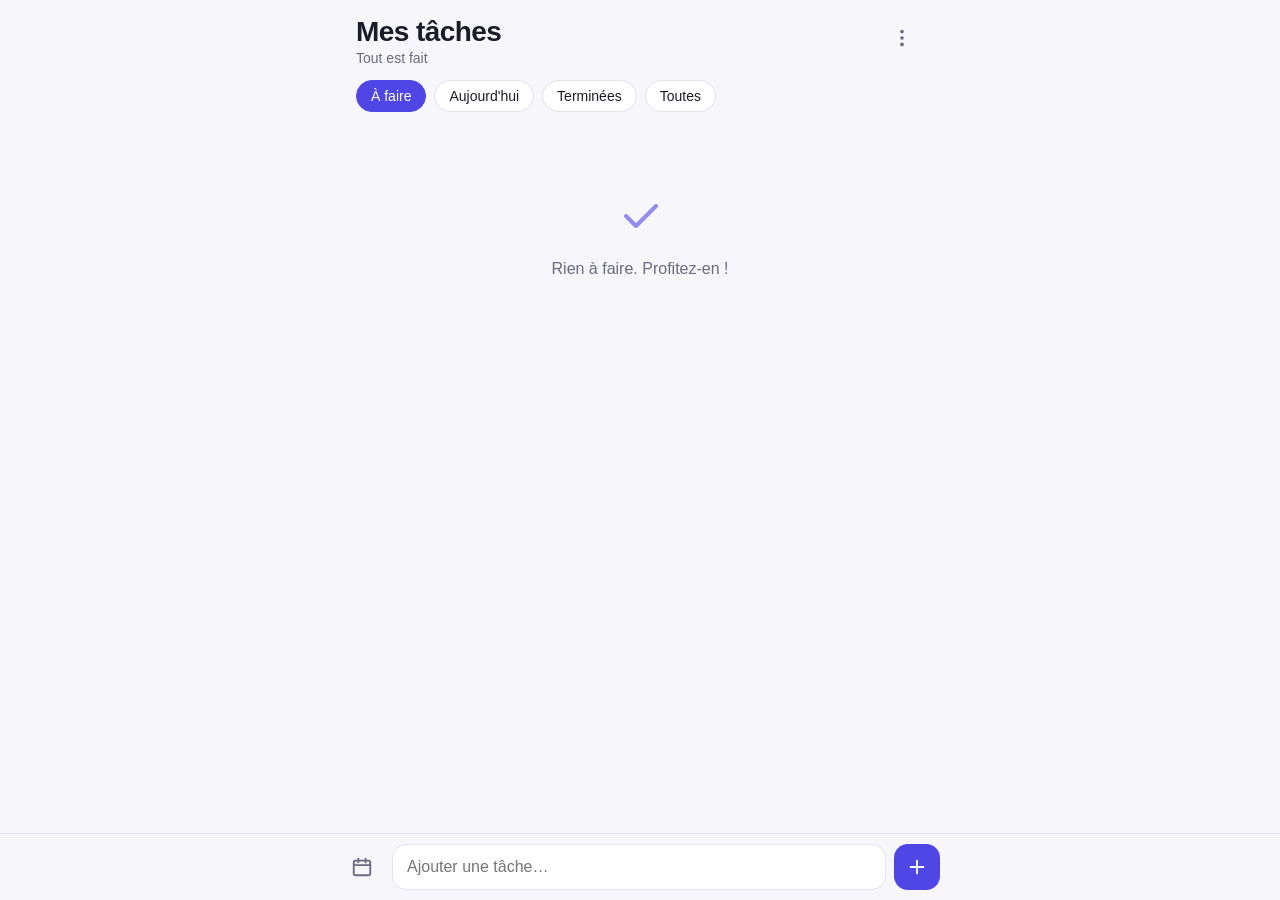
==== todo/index.html @ d360fc62 "Ajoute une to-do list mobile installable (PWA) Application web installable sur téléphone : ajout rap" ====
<!doctype html>
<html lang="fr">
<head>
  <meta charset="utf-8">
  <meta name="viewport" content="width=device-width, initial-scale=1, viewport-fit=cover">
  <title>Mes tâches</title>
  <meta name="description" content="Une to-do list simple, installable et utilisable hors ligne.">
  <meta name="theme-color" content="#4f46e5">
  <meta name="apple-mobile-web-app-capable" content="yes">
  <meta name="mobile-web-app-capable" content="yes">
  <meta name="apple-mobile-web-app-status-bar-style" content="default">
  <meta name="apple-mobile-web-app-title" content="Tâches">
  <link rel="manifest" href="manifest.webmanifest">
  <link rel="icon" href="icons/icon.svg" type="image/svg+xml">
  <link rel="apple-touch-icon" href="icons/apple-touch-icon.png">
  <link rel="stylesheet" href="style.css">
</head>
<body>
  <header class="top">
    <div class="top-row">
      <div>
        <h1>Mes tâches</h1>
        <p class="subtitle" id="summary"></p>
      </div>
      <button class="icon-btn" id="menu-btn" aria-label="Menu" aria-haspopup="true" aria-expanded="false">
        <svg viewBox="0 0 24 24" aria-hidden="true"><circle cx="12" cy="5" r="2"/><circle cx="12" cy="12" r="2"/><circle cx="12" cy="19" r="2"/></svg>
      </button>
    </div>
    <div class="menu" id="menu" hidden>
      <button data-action="clear-done">Supprimer les tâches terminées</button>
      <button data-action="export">Exporter une sauvegarde</button>
      <button data-action="import">Importer une sauvegarde</button>
    </div>
    <input type="file" id="import-file" accept="application/json,.json" hidden>
    <nav class="filters" role="tablist">
      <button role="tab" data-filter="active" aria-selected="true">À faire</button>
      <button role="tab" data-filter="today" aria-selected="false">Aujourd'hui</button>
      <button role="tab" data-filter="done" aria-selected="false">Terminées</button>
      <button role="tab" data-filter="all" aria-selected="false">Toutes</button>
    </nav>
  </header>

  <main>
    <ul class="list" id="list"></ul>
    <div class="empty" id="empty" hidden>
      <svg viewBox="0 0 24 24" aria-hidden="true"><path d="M5 12l5 5L20 7"/></svg>
      <p id="empty-text"></p>
    </div>
  </main>

  <form class="composer" id="composer" autocomplete="off">
    <div class="composer-extra" id="composer-extra" hidden>
      <label>Échéance <input type="date" id="new-due"></label>
      <label class="prio-toggle"><input type="checkbox" id="new-prio"> Prioritaire</label>
    </div>
    <div class="composer-row">
      <button type="button" class="icon-btn" id="extra-btn" aria-label="Options de la tâche" aria-expanded="false">
        <svg viewBox="0 0 24 24" aria-hidden="true"><rect x="3" y="5" width="18" height="16" rx="2"/><path d="M3 10h18M8 3v4M16 3v4"/></svg>
      </button>
      <input type="text" id="new-title" placeholder="Ajouter une tâche…" enterkeyhint="done" maxlength="200" required>
      <button type="submit" class="add-btn" aria-label="Ajouter">
        <svg viewBox="0 0 24 24" aria-hidden="true"><path d="M12 5v14M5 12h14"/></svg>
      </button>
    </div>
  </form>

  <dialog id="edit-dialog">
    <form method="dialog" id="edit-form">
      <h2>Modifier la tâche</h2>
      <label>Titre <input type="text" id="edit-title" maxlength="200" required></label>
      <label>Notes <textarea id="edit-notes" rows="3"></textarea></label>
      <label>Échéance <input type="date" id="edit-due"></label>
      <label class="prio-toggle"><input type="checkbox" id="edit-prio"> Prioritaire</label>
      <div class="dialog-actions">
        <button type="button" class="danger" id="edit-delete">Supprimer</button>
        <span class="spacer"></span>
        <button type="button" id="edit-cancel">Annuler</button>
        <button type="submit" class="primary">Enregistrer</button>
      </div>
    </form>
  </dialog>

  <div class="toast" id="toast" role="status" hidden>
    <span id="toast-text"></span>
    <button id="toast-undo">Annuler</button>
  </div>

  <script src="app.js"></script>
</body>
</html>
---- todo/style.css ----
:root {
  --bg: #f6f6fb;
  --surface: #ffffff;
  --text: #1c1b29;
  --muted: #6b6a80;
  --border: #e3e2ee;
  --accent: #4f46e5;
  --accent-soft: #eceafe;
  --danger: #dc2626;
  --prio: #ea580c;
  --shadow: 0 1px 2px rgba(20, 18, 50, 0.06), 0 4px 16px rgba(20, 18, 50, 0.06);
  color-scheme: light dark;
}

@media (prefers-color-scheme: dark) {
  :root {
    --bg: #111018;
    --surface: #1c1b26;
    --text: #ecebf5;
    --muted: #9a99ad;
    --border: #2d2c3a;
    --accent: #8b85ff;
    --accent-soft: #2a2850;
    --danger: #f87171;
    --prio: #fb923c;
    --shadow: none;
  }
}

* { box-sizing: border-box; }

[hidden] { display: none !important; }

html, body { margin: 0; }

body {
  font-family: -apple-system, BlinkMacSystemFont, "Segoe UI", Roboto, sans-serif;
  background: var(--bg);
  color: var(--text);
  min-height: 100dvh;
  -webkit-tap-highlight-color: transparent;
  padding-bottom: calc(96px + env(safe-area-inset-bottom));
}

button, input, textarea { font: inherit; color: inherit; }

svg { width: 22px; height: 22px; fill: none; stroke: currentColor; stroke-width: 2; stroke-linecap: round; stroke-linejoin: round; }

.top {
  position: sticky;
  top: 0;
  z-index: 5;
  background: var(--bg);
  padding: calc(16px + env(safe-area-inset-top)) 16px 8px;
}

.top-row { display: flex; align-items: flex-start; justify-content: space-between; }

h1 { font-size: 28px; margin: 0; letter-spacing: -0.02em; }

.subtitle { margin: 2px 0 0; color: var(--muted); font-size: 14px; }

.icon-btn {
  border: 0;
  background: transparent;
  width: 44px;
  height: 44px;
  border-radius: 12px;
  display: grid;
  place-items: center;
  cursor: pointer;
  color: var(--muted);
  flex: none;
}
.icon-btn:active { background: var(--accent-soft); }
.icon-btn[aria-expanded="true"] { color: var(--accent); background: var(--accent-soft); }
#menu-btn svg { fill: currentColor; stroke: none; }

.menu {
  position: absolute;
  right: 16px;
  top: calc(60px + env(safe-area-inset-top));
  background: var(--surface);
  border: 1px solid var(--border);
  border-radius: 14px;
  box-shadow: 0 8px 30px rgba(0, 0, 0, 0.18);
  overflow: hidden;
  min-width: 240px;
}
.menu button {
  display: block;
  width: 100%;
  text-align: left;
  padding: 14px 16px;
  border: 0;
  background: none;
  cursor: pointer;
}
.menu button + button { border-top: 1px solid var(--border); }
.menu button:active { background: var(--accent-soft); }

.filters {
  display: flex;
  gap: 8px;
  margin-top: 14px;
  overflow-x: auto;
  scrollbar-width: none;
}
.filters::-webkit-scrollbar { display: none; }
.filters button {
  flex: none;
  border: 1px solid var(--border);
  background: var(--surface);
  border-radius: 999px;
  padding: 7px 14px;
  font-size: 14px;
  cursor: pointer;
}
.filters button[aria-selected="true"] {
  background: var(--accent);
  border-color: var(--accent);
  color: #fff;
}

main { padding: 8px 16px; }

.list { list-style: none; margin: 0; padding: 0; display: flex; flex-direction: column; gap: 8px; }

.item {
  position: relative;
  border-radius: 14px;
  overflow: hidden;
}
.item.dragging { background: var(--danger); }
.item-inner {
  position: relative;
  z-index: 1;
  display: flex;
  align-items: center;
  gap: 12px;
  padding: 12px 14px;
  background: var(--surface);
  box-shadow: var(--shadow);
  border-radius: 14px;
  touch-action: pan-y;
  transition: transform 0.2s ease;
}
.item.dragging .item-inner { transition: none; }
.item.removing { background: var(--danger); }
.swipe-label {
  position: absolute;
  inset: 0;
  display: flex;
  align-items: center;
  justify-content: flex-end;
  padding-right: 20px;
  color: #fff;
  font-weight: 600;
  font-size: 14px;
}

.check {
  flex: none;
  width: 26px;
  height: 26px;
  border-radius: 50%;
  border: 2px solid var(--border);
  background: transparent;
  display: grid;
  place-items: center;
  cursor: pointer;
  padding: 0;
}
.check svg { width: 16px; height: 16px; stroke-width: 3; opacity: 0; color: #fff; }
.item.prio .check { border-color: var(--prio); }
.item.done .check { background: var(--accent); border-color: var(--accent); }
.item.done .check svg { opacity: 1; }

.body { flex: 1; min-width: 0; cursor: pointer; }
.title { overflow-wrap: anywhere; line-height: 1.35; }
.item.done .title { text-decoration: line-through; color: var(--muted); }
.meta { display: flex; flex-wrap: wrap; gap: 6px; margin-top: 4px; font-size: 12px; color: var(--muted); }
.meta:empty { display: none; }
.tag { border-radius: 6px; padding: 1px 6px; background: var(--accent-soft); }
.tag.prio { background: transparent; color: var(--prio); padding: 0; font-weight: 600; }
.tag.late { background: var(--danger); color: #fff; }
.tag.today { background: var(--accent); color: #fff; }
.notes-hint { white-space: nowrap; overflow: hidden; text-overflow: ellipsis; max-width: 100%; }

.empty { text-align: center; color: var(--muted); padding: 64px 24px; }
.empty svg { width: 48px; height: 48px; stroke: var(--accent); opacity: 0.6; }

.composer {
  position: fixed;
  left: 0;
  right: 0;
  bottom: 0;
  z-index: 6;
  background: var(--bg);
  border-top: 1px solid var(--border);
  padding: 10px 12px calc(10px + env(safe-area-inset-bottom));
}
.composer-row { display: flex; align-items: center; gap: 8px; }
.composer-extra { display: flex; flex-wrap: wrap; gap: 12px; align-items: center; padding: 0 4px 10px; font-size: 14px; color: var(--muted); }
.composer-extra input[type="date"] { margin-left: 6px; }
#new-title {
  flex: 1;
  min-width: 0;
  height: 46px;
  border: 1px solid var(--border);
  background: var(--surface);
  border-radius: 14px;
  padding: 0 14px;
  font-size: 16px; /* évite le zoom auto sur iOS */
  outline: none;
}
#new-title:focus { border-color: var(--accent); }
.add-btn {
  flex: none;
  width: 46px;
  height: 46px;
  border: 0;
  border-radius: 14px;
  background: var(--accent);
  color: #fff;
  display: grid;
  place-items: center;
  cursor: pointer;
}
.add-btn:active { transform: scale(0.95); }

input[type="date"], input[type="text"], textarea {
  border: 1px solid var(--border);
  background: var(--surface);
  border-radius: 10px;
  padding: 8px 10px;
  font-size: 16px;
}
.prio-toggle { display: inline-flex; align-items: center; gap: 6px; }
.prio-toggle input { width: 18px; height: 18px; accent-color: var(--prio); }

dialog {
  border: 0;
  border-radius: 20px;
  padding: 20px;
  width: min(92vw, 440px);
  background: var(--surface);
  color: var(--text);
}
dialog::backdrop { background: rgba(10, 10, 25, 0.45); }
dialog h2 { margin: 0 0 14px; font-size: 20px; }
#edit-form label:not(.prio-toggle) { display: flex; flex-direction: column; gap: 6px; margin-bottom: 12px; font-size: 14px; color: var(--muted); }
#edit-form label input, #edit-form textarea { color: var(--text); width: 100%; }
#edit-form textarea { resize: vertical; }
.dialog-actions { display: flex; gap: 8px; margin-top: 18px; align-items: center; }
.dialog-actions .spacer { flex: 1; }
.dialog-actions button {
  border: 1px solid var(--border);
  background: var(--surface);
  border-radius: 10px;
  padding: 9px 14px;
  cursor: pointer;
}
.dialog-actions .primary { background: var(--accent); border-color: var(--accent); color: #fff; }
.dialog-actions .danger { color: var(--danger); border-color: transparent; padding-left: 0; }

.toast {
  position: fixed;
  left: 16px;
  right: 16px;
  bottom: calc(80px + env(safe-area-inset-bottom));
  z-index: 10;
  background: #23222f;
  color: #fff;
  border-radius: 12px;
  padding: 10px 10px 10px 16px;
  display: flex;
  align-items: center;
  justify-content: space-between;
  gap: 12px;
  box-shadow: 0 8px 30px rgba(0, 0, 0, 0.25);
}
.toast[hidden] { display: none; }
.toast button { border: 0; background: none; color: #a5a0ff; font-weight: 600; padding: 6px 8px; cursor: pointer; }

@media (min-width: 640px) {
  .top, main, .composer-row, .composer-extra { max-width: 600px; margin-left: auto; margin-right: auto; }
  .menu { right: max(16px, calc(50% - 284px)); }
}
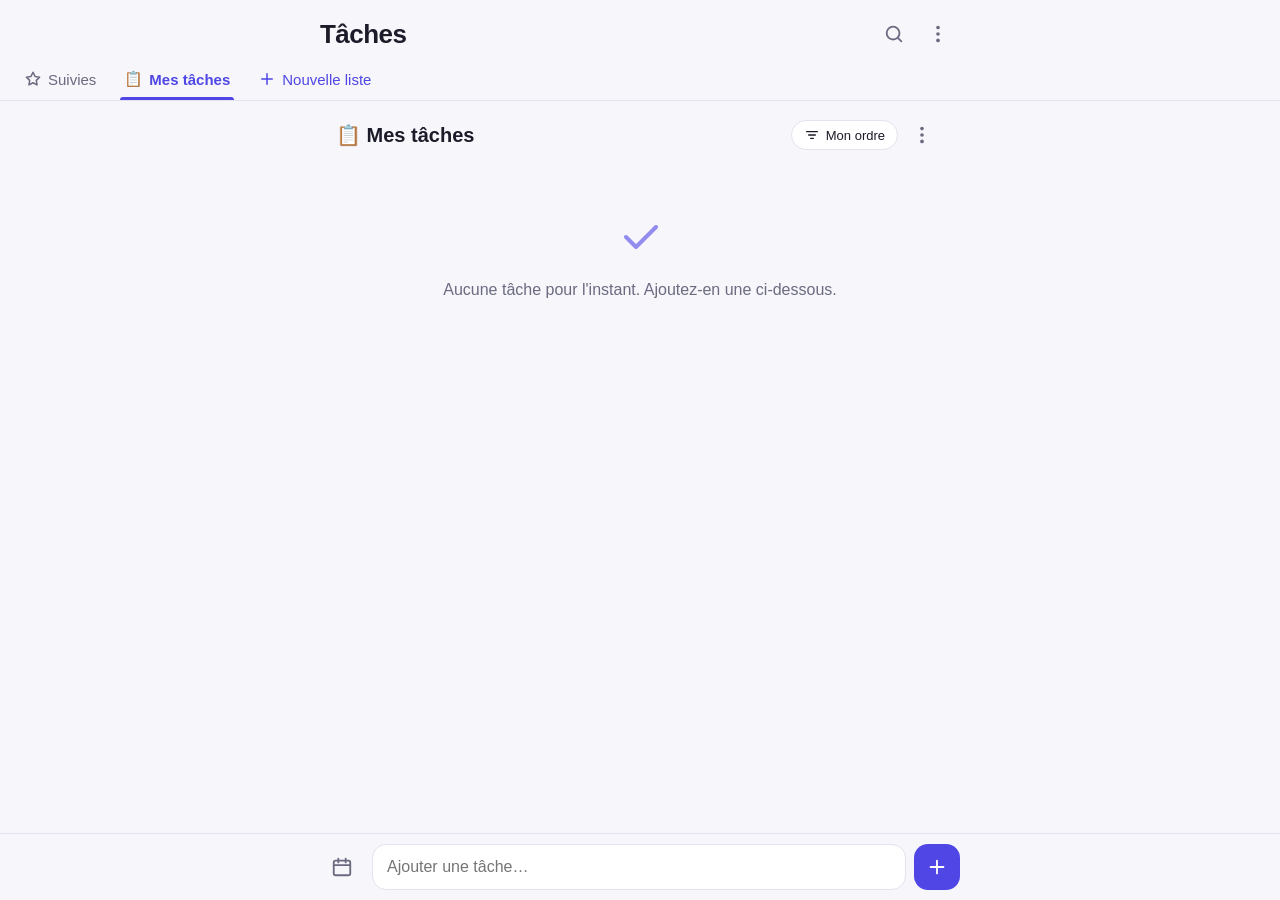
==== commit 82b7d1ea: "Transforme l'app en équivalent amélioré de Google Tasks Plusieurs listes en onglets (créer, renommer" ====
--- a/todo/index.html
+++ b/todo/index.html
@@ -3,8 +3,8 @@
 <head>
   <meta charset="utf-8">
   <meta name="viewport" content="width=device-width, initial-scale=1, viewport-fit=cover">
-  <title>Mes tâches</title>
-  <meta name="description" content="Une to-do list simple, installable et utilisable hors ligne.">
+  <title>Tâches</title>
+  <meta name="description" content="Vos listes de tâches, installables et utilisables hors ligne.">
   <meta name="theme-color" content="#4f46e5">
   <meta name="apple-mobile-web-app-capable" content="yes">
   <meta name="mobile-web-app-capable" content="yes">
@@ -18,64 +18,168 @@
 <body>
   <header class="top">
     <div class="top-row">
-      <div>
-        <h1>Mes tâches</h1>
-        <p class="subtitle" id="summary"></p>
+      <h1>Tâches</h1>
+      <div class="top-actions">
+        <button class="icon-btn" id="search-btn" aria-label="Rechercher" aria-expanded="false">
+          <svg viewBox="0 0 24 24" aria-hidden="true"><circle cx="11" cy="11" r="7"/><path d="M20 20l-3.5-3.5"/></svg>
+        </button>
+        <button class="icon-btn" id="app-menu-btn" aria-label="Menu" aria-haspopup="true" aria-expanded="false">
+          <svg viewBox="0 0 24 24" class="dots" aria-hidden="true"><circle cx="12" cy="5" r="2"/><circle cx="12" cy="12" r="2"/><circle cx="12" cy="19" r="2"/></svg>
+        </button>
       </div>
-      <button class="icon-btn" id="menu-btn" aria-label="Menu" aria-haspopup="true" aria-expanded="false">
-        <svg viewBox="0 0 24 24" aria-hidden="true"><circle cx="12" cy="5" r="2"/><circle cx="12" cy="12" r="2"/><circle cx="12" cy="19" r="2"/></svg>
-      </button>
     </div>
-    <div class="menu" id="menu" hidden>
-      <button data-action="clear-done">Supprimer les tâches terminées</button>
-      <button data-action="export">Exporter une sauvegarde</button>
-      <button data-action="import">Importer une sauvegarde</button>
+    <div class="search" id="search" hidden>
+      <input type="search" id="search-input" placeholder="Rechercher dans toutes les listes…" enterkeyhint="search">
     </div>
-    <input type="file" id="import-file" accept="application/json,.json" hidden>
-    <nav class="filters" role="tablist">
-      <button role="tab" data-filter="active" aria-selected="true">À faire</button>
-      <button role="tab" data-filter="today" aria-selected="false">Aujourd'hui</button>
-      <button role="tab" data-filter="done" aria-selected="false">Terminées</button>
-      <button role="tab" data-filter="all" aria-selected="false">Toutes</button>
-    </nav>
+    <nav class="tabs" id="tabs" role="tablist" aria-label="Listes"></nav>
   </header>
 
+  <div class="menu" id="app-menu" hidden>
+    <button data-action="export">Exporter une sauvegarde</button>
+    <button data-action="import">Importer une sauvegarde</button>
+  </div>
+  <div class="menu" id="list-menu" hidden>
+    <button data-action="rename-list">Renommer la liste</button>
+    <button data-action="clear-done">Supprimer les tâches terminées</button>
+    <button data-action="delete-list" class="danger-text">Supprimer la liste</button>
+  </div>
+  <div class="menu" id="sort-menu" hidden>
+    <button data-sort="manual">Mon ordre</button>
+    <button data-sort="date">Date</button>
+    <button data-sort="starred">Suivies en premier</button>
+  </div>
+  <input type="file" id="import-file" accept="application/json,.json" hidden>
+
   <main>
-    <ul class="list" id="list"></ul>
+    <div class="list-head" id="list-head">
+      <h2 id="list-title"></h2>
+      <div class="list-head-actions" id="list-actions">
+        <button class="chip-btn" id="sort-btn" aria-haspopup="true">
+          <svg viewBox="0 0 24 24" aria-hidden="true"><path d="M4 7h16M7 12h10M10 17h4"/></svg>
+          <span id="sort-label"></span>
+        </button>
+        <button class="icon-btn" id="list-menu-btn" aria-label="Options de la liste" aria-haspopup="true" aria-expanded="false">
+          <svg viewBox="0 0 24 24" class="dots" aria-hidden="true"><circle cx="12" cy="5" r="2"/><circle cx="12" cy="12" r="2"/><circle cx="12" cy="19" r="2"/></svg>
+        </button>
+      </div>
+    </div>
+    <p class="list-sub" id="list-sub"></p>
+
+    <div id="content"></div>
+
     <div class="empty" id="empty" hidden>
       <svg viewBox="0 0 24 24" aria-hidden="true"><path d="M5 12l5 5L20 7"/></svg>
       <p id="empty-text"></p>
     </div>
+
+    <section class="done-section" id="done-section" hidden>
+      <button class="done-toggle" id="done-toggle" aria-expanded="false">
+        <svg viewBox="0 0 24 24" aria-hidden="true"><path d="M9 6l6 6-6 6"/></svg>
+        <span id="done-label"></span>
+      </button>
+      <ul class="list" id="done-list" hidden></ul>
+    </section>
   </main>
 
   <form class="composer" id="composer" autocomplete="off">
     <div class="composer-extra" id="composer-extra" hidden>
-      <label>Échéance <input type="date" id="new-due"></label>
-      <label class="prio-toggle"><input type="checkbox" id="new-prio"> Prioritaire</label>
+      <label>Date <input type="date" id="new-due"></label>
+      <label class="star-toggle"><input type="checkbox" id="new-star"> ★ Suivie</label>
     </div>
     <div class="composer-row">
-      <button type="button" class="icon-btn" id="extra-btn" aria-label="Options de la tâche" aria-expanded="false">
+      <button type="button" class="icon-btn" id="extra-btn" aria-label="Date et suivi" aria-expanded="false">
         <svg viewBox="0 0 24 24" aria-hidden="true"><rect x="3" y="5" width="18" height="16" rx="2"/><path d="M3 10h18M8 3v4M16 3v4"/></svg>
       </button>
-      <input type="text" id="new-title" placeholder="Ajouter une tâche…" enterkeyhint="done" maxlength="200" required>
+      <input type="text" id="new-title" placeholder="Ajouter une tâche…" enterkeyhint="done" maxlength="300" required>
       <button type="submit" class="add-btn" aria-label="Ajouter">
         <svg viewBox="0 0 24 24" aria-hidden="true"><path d="M12 5v14M5 12h14"/></svg>
       </button>
     </div>
+    <p class="hint" id="nl-hint" hidden></p>
   </form>
 
-  <dialog id="edit-dialog">
-    <form method="dialog" id="edit-form">
-      <h2>Modifier la tâche</h2>
-      <label>Titre <input type="text" id="edit-title" maxlength="200" required></label>
-      <label>Notes <textarea id="edit-notes" rows="3"></textarea></label>
-      <label>Échéance <input type="date" id="edit-due"></label>
-      <label class="prio-toggle"><input type="checkbox" id="edit-prio"> Prioritaire</label>
+  <!-- Détail d'une tâche -->
+  <dialog id="task-dialog" class="sheet">
+    <form method="dialog" id="task-form">
+      <div class="sheet-bar">
+        <button type="button" class="icon-btn" id="task-close" aria-label="Fermer">
+          <svg viewBox="0 0 24 24" aria-hidden="true"><path d="M15 6l-6 6 6 6"/></svg>
+        </button>
+        <span class="spacer"></span>
+        <button type="button" class="icon-btn star-btn" id="task-star" aria-label="Suivre" aria-pressed="false">
+          <svg viewBox="0 0 24 24" aria-hidden="true"><path d="M12 3l2.7 5.6 6.1.9-4.4 4.3 1 6.1L12 17l-5.4 2.9 1-6.1-4.4-4.3 6.1-.9z"/></svg>
+        </button>
+        <button type="button" class="icon-btn" id="task-delete" aria-label="Supprimer la tâche">
+          <svg viewBox="0 0 24 24" aria-hidden="true"><path d="M4 7h16M10 11v6M14 11v6M6 7l1 13h10l1-13M9 7V4h6v3"/></svg>
+        </button>
+      </div>
+      <label class="field-inline">
+        <span class="sr-only">Liste</span>
+        <select id="task-list"></select>
+      </label>
+      <input type="text" id="task-title" class="title-input" maxlength="300" placeholder="Titre" required>
+      <label class="field">
+        <svg viewBox="0 0 24 24" aria-hidden="true"><path d="M4 6h16M4 12h16M4 18h10"/></svg>
+        <textarea id="task-notes" rows="2" placeholder="Ajouter des détails"></textarea>
+      </label>
+      <div class="field">
+        <svg viewBox="0 0 24 24" aria-hidden="true"><rect x="3" y="5" width="18" height="16" rx="2"/><path d="M3 10h18M8 3v4M16 3v4"/></svg>
+        <input type="date" id="task-due" aria-label="Date">
+        <input type="time" id="task-time" aria-label="Heure">
+        <button type="button" class="link-btn" id="task-due-clear">Effacer</button>
+      </div>
+      <div class="field quick-dates">
+        <span class="field-icon-space"></span>
+        <button type="button" class="chip-btn" data-quick="0">Aujourd'hui</button>
+        <button type="button" class="chip-btn" data-quick="1">Demain</button>
+        <button type="button" class="chip-btn" data-quick="7">Dans 1 semaine</button>
+      </div>
+      <label class="field">
+        <svg viewBox="0 0 24 24" aria-hidden="true"><path d="M17 2l4 4-4 4"/><path d="M3 11v-1a4 4 0 0 1 4-4h14M7 22l-4-4 4-4"/><path d="M21 13v1a4 4 0 0 1-4 4H3"/></svg>
+        <select id="task-repeat">
+          <option value="">Ne se répète pas</option>
+          <option value="daily">Tous les jours</option>
+          <option value="weekdays">Du lundi au vendredi</option>
+          <option value="weekly">Toutes les semaines</option>
+          <option value="monthly">Tous les mois</option>
+          <option value="yearly">Tous les ans</option>
+        </select>
+      </label>
+      <div class="subtasks">
+        <div class="subtasks-title">
+          <svg viewBox="0 0 24 24" aria-hidden="true"><path d="M5 4v10a3 3 0 0 0 3 3h11M15 13l4 4-4 4"/></svg>
+          Sous-tâches
+        </div>
+        <ul id="sub-list"></ul>
+        <div class="sub-add">
+          <input type="text" id="sub-new" placeholder="Ajouter une sous-tâche" maxlength="300" enterkeyhint="done">
+        </div>
+      </div>
+      <button type="button" class="primary-btn" id="task-toggle-done"></button>
+    </form>
+  </dialog>
+
+  <!-- Nom de liste -->
+  <dialog id="list-dialog" class="small">
+    <form method="dialog" id="list-form">
+      <h3 id="list-dialog-title"></h3>
+      <input type="text" id="list-name" maxlength="60" placeholder="Nom de la liste" required>
+      <div class="emoji-row" id="emoji-row"></div>
       <div class="dialog-actions">
-        <button type="button" class="danger" id="edit-delete">Supprimer</button>
-        <span class="spacer"></span>
-        <button type="button" id="edit-cancel">Annuler</button>
-        <button type="submit" class="primary">Enregistrer</button>
+        <button type="button" id="list-cancel">Annuler</button>
+        <button type="submit" class="primary" id="list-save">Enregistrer</button>
+      </div>
+    </form>
+  </dialog>
+
+  <!-- Confirmation -->
+  <dialog id="confirm-dialog" class="small">
+    <form method="dialog">
+      <h3 id="confirm-title"></h3>
+      <p id="confirm-text"></p>
+      <div class="dialog-actions">
+        <button value="cancel">Annuler</button>
+        <button value="ok" class="primary danger-bg" id="confirm-ok">Supprimer</button>
       </div>
     </form>
   </dialog>
--- a/todo/style.css
+++ b/todo/style.css
@@ -7,7 +7,7 @@
   --accent: #4f46e5;
   --accent-soft: #eceafe;
   --danger: #dc2626;
-  --prio: #ea580c;
+  --star: #f59e0b;
   --shadow: 0 1px 2px rgba(20, 18, 50, 0.06), 0 4px 16px rgba(20, 18, 50, 0.06);
   color-scheme: light dark;
 }
@@ -22,7 +22,7 @@
     --accent: #8b85ff;
     --accent-soft: #2a2850;
     --danger: #f87171;
-    --prio: #fb923c;
+    --star: #fbbf24;
     --shadow: none;
   }
 }
@@ -39,26 +39,31 @@
   color: var(--text);
   min-height: 100dvh;
   -webkit-tap-highlight-color: transparent;
-  padding-bottom: calc(96px + env(safe-area-inset-bottom));
-}
-
-button, input, textarea { font: inherit; color: inherit; }
-
-svg { width: 22px; height: 22px; fill: none; stroke: currentColor; stroke-width: 2; stroke-linecap: round; stroke-linejoin: round; }
+  padding-bottom: calc(110px + env(safe-area-inset-bottom));
+}
+
+button, input, textarea, select { font: inherit; color: inherit; }
+
+svg { width: 22px; height: 22px; fill: none; stroke: currentColor; stroke-width: 2; stroke-linecap: round; stroke-linejoin: round; flex: none; }
+svg.dots { fill: currentColor; stroke: none; }
+
+.sr-only { position: absolute; width: 1px; height: 1px; overflow: hidden; clip: rect(0 0 0 0); }
+
+/* ---------- En-tête et onglets ---------- */
 
 .top {
   position: sticky;
   top: 0;
   z-index: 5;
   background: var(--bg);
-  padding: calc(16px + env(safe-area-inset-top)) 16px 8px;
-}
-
-.top-row { display: flex; align-items: flex-start; justify-content: space-between; }
-
-h1 { font-size: 28px; margin: 0; letter-spacing: -0.02em; }
-
-.subtitle { margin: 2px 0 0; color: var(--muted); font-size: 14px; }
+  padding: calc(12px + env(safe-area-inset-top)) 16px 0;
+  border-bottom: 1px solid var(--border);
+}
+
+.top-row { display: flex; align-items: center; justify-content: space-between; }
+.top-actions { display: flex; }
+
+h1 { font-size: 26px; margin: 0; letter-spacing: -0.02em; }
 
 .icon-btn {
   border: 0;
@@ -71,21 +76,73 @@
   cursor: pointer;
   color: var(--muted);
   flex: none;
+  padding: 0;
 }
 .icon-btn:active { background: var(--accent-soft); }
 .icon-btn[aria-expanded="true"] { color: var(--accent); background: var(--accent-soft); }
-#menu-btn svg { fill: currentColor; stroke: none; }
+
+.search { padding: 4px 0 8px; }
+.search input {
+  width: 100%;
+  height: 42px;
+  border: 1px solid var(--border);
+  background: var(--surface);
+  border-radius: 12px;
+  padding: 0 14px;
+  font-size: 16px;
+  outline: none;
+}
+.search input:focus { border-color: var(--accent); }
+
+.tabs {
+  display: flex;
+  gap: 4px;
+  overflow-x: auto;
+  scrollbar-width: none;
+  margin: 4px -16px 0;
+  padding: 0 12px;
+}
+.tabs::-webkit-scrollbar { display: none; }
+.tab {
+  flex: none;
+  border: 0;
+  background: none;
+  padding: 10px 12px 12px;
+  font-size: 15px;
+  color: var(--muted);
+  cursor: pointer;
+  position: relative;
+  display: inline-flex;
+  align-items: center;
+  gap: 6px;
+  white-space: nowrap;
+}
+.tab svg { width: 18px; height: 18px; }
+.tab[aria-selected="true"] { color: var(--accent); font-weight: 600; }
+.tab[aria-selected="true"]::after {
+  content: "";
+  position: absolute;
+  left: 8px;
+  right: 8px;
+  bottom: 0;
+  height: 3px;
+  border-radius: 3px 3px 0 0;
+  background: var(--accent);
+}
+.tab .count { font-size: 12px; font-weight: 500; opacity: 0.8; }
+.tab.new-list { color: var(--accent); }
+
+/* ---------- Menus ---------- */
 
 .menu {
-  position: absolute;
-  right: 16px;
-  top: calc(60px + env(safe-area-inset-top));
+  position: fixed;
+  z-index: 20;
   background: var(--surface);
   border: 1px solid var(--border);
   border-radius: 14px;
   box-shadow: 0 8px 30px rgba(0, 0, 0, 0.18);
   overflow: hidden;
-  min-width: 240px;
+  min-width: 230px;
 }
 .menu button {
   display: block;
@@ -98,55 +155,83 @@
 }
 .menu button + button { border-top: 1px solid var(--border); }
 .menu button:active { background: var(--accent-soft); }
-
-.filters {
-  display: flex;
-  gap: 8px;
-  margin-top: 14px;
-  overflow-x: auto;
-  scrollbar-width: none;
-}
-.filters::-webkit-scrollbar { display: none; }
-.filters button {
-  flex: none;
+.menu button[aria-checked="true"] { color: var(--accent); font-weight: 600; }
+.menu button[aria-checked="true"]::after { content: " ✓"; }
+.menu button:disabled { opacity: 0.4; }
+.danger-text { color: var(--danger) !important; }
+
+/* ---------- Tête de liste ---------- */
+
+main { padding: 12px 16px; }
+
+.list-head { display: flex; align-items: center; justify-content: space-between; gap: 8px; min-height: 44px; }
+.list-head h2 { font-size: 20px; margin: 0; overflow-wrap: anywhere; }
+.list-head-actions { display: flex; align-items: center; gap: 2px; flex: none; }
+.list-sub { margin: 0 0 10px; color: var(--muted); font-size: 13px; }
+.list-sub:empty { display: none; }
+
+.chip-btn {
+  display: inline-flex;
+  align-items: center;
+  gap: 6px;
   border: 1px solid var(--border);
   background: var(--surface);
   border-radius: 999px;
-  padding: 7px 14px;
-  font-size: 14px;
-  cursor: pointer;
-}
-.filters button[aria-selected="true"] {
-  background: var(--accent);
-  border-color: var(--accent);
-  color: #fff;
-}
-
-main { padding: 8px 16px; }
+  padding: 6px 12px;
+  font-size: 13px;
+  cursor: pointer;
+  white-space: nowrap;
+}
+.chip-btn svg { width: 16px; height: 16px; }
+.chip-btn:active { background: var(--accent-soft); }
+
+.group-label {
+  margin: 18px 4px 8px;
+  font-size: 13px;
+  font-weight: 600;
+  color: var(--muted);
+  text-transform: uppercase;
+  letter-spacing: 0.04em;
+}
+.group-label.late { color: var(--danger); }
+.group-label:first-child { margin-top: 4px; }
+
+/* ---------- Tâches ---------- */
 
 .list { list-style: none; margin: 0; padding: 0; display: flex; flex-direction: column; gap: 8px; }
+
+.group { list-style: none; }
+.group.drag-source { opacity: 0.35; }
+.group.drag-ghost {
+  position: fixed;
+  z-index: 30;
+  pointer-events: none;
+  box-shadow: 0 12px 30px rgba(0, 0, 0, 0.25);
+  border-radius: 14px;
+  opacity: 0.95;
+}
+.drop-line { height: 3px; border-radius: 3px; background: var(--accent); list-style: none; margin: -2px 0; }
 
 .item {
   position: relative;
   border-radius: 14px;
   overflow: hidden;
 }
-.item.dragging { background: var(--danger); }
+.item.swiping, .item.removing { background: var(--danger); }
 .item-inner {
   position: relative;
   z-index: 1;
   display: flex;
-  align-items: center;
-  gap: 12px;
-  padding: 12px 14px;
+  align-items: flex-start;
+  gap: 10px;
+  padding: 12px 6px 12px 14px;
   background: var(--surface);
   box-shadow: var(--shadow);
   border-radius: 14px;
   touch-action: pan-y;
   transition: transform 0.2s ease;
 }
-.item.dragging .item-inner { transition: none; }
-.item.removing { background: var(--danger); }
+.item.swiping .item-inner { transition: none; }
 .swipe-label {
   position: absolute;
   inset: 0;
@@ -159,36 +244,87 @@
   font-size: 14px;
 }
 
+.subs { list-style: none; margin: 4px 0 0 28px; padding: 0; display: flex; flex-direction: column; gap: 4px; }
+.subs .item-inner { padding-top: 9px; padding-bottom: 9px; box-shadow: none; border: 1px solid var(--border); }
+
 .check {
   flex: none;
-  width: 26px;
-  height: 26px;
+  width: 24px;
+  height: 24px;
+  margin-top: 1px;
   border-radius: 50%;
-  border: 2px solid var(--border);
+  border: 2px solid var(--muted);
   background: transparent;
   display: grid;
   place-items: center;
   cursor: pointer;
   padding: 0;
-}
-.check svg { width: 16px; height: 16px; stroke-width: 3; opacity: 0; color: #fff; }
-.item.prio .check { border-color: var(--prio); }
-.item.done .check { background: var(--accent); border-color: var(--accent); }
+  opacity: 0.8;
+}
+.check svg { width: 14px; height: 14px; stroke-width: 3; opacity: 0; color: #fff; }
+.item.done .check { background: var(--accent); border-color: var(--accent); opacity: 1; }
 .item.done .check svg { opacity: 1; }
 
-.body { flex: 1; min-width: 0; cursor: pointer; }
+.body { flex: 1; min-width: 0; cursor: pointer; padding-top: 2px; }
 .title { overflow-wrap: anywhere; line-height: 1.35; }
 .item.done .title { text-decoration: line-through; color: var(--muted); }
-.meta { display: flex; flex-wrap: wrap; gap: 6px; margin-top: 4px; font-size: 12px; color: var(--muted); }
+.notes { color: var(--muted); font-size: 13px; margin-top: 2px; display: -webkit-box; -webkit-line-clamp: 2; -webkit-box-orient: vertical; overflow: hidden; overflow-wrap: anywhere; }
+.meta { display: flex; flex-wrap: wrap; gap: 6px; margin-top: 6px; font-size: 12px; color: var(--muted); }
 .meta:empty { display: none; }
-.tag { border-radius: 6px; padding: 1px 6px; background: var(--accent-soft); }
-.tag.prio { background: transparent; color: var(--prio); padding: 0; font-weight: 600; }
-.tag.late { background: var(--danger); color: #fff; }
-.tag.today { background: var(--accent); color: #fff; }
-.notes-hint { white-space: nowrap; overflow: hidden; text-overflow: ellipsis; max-width: 100%; }
-
-.empty { text-align: center; color: var(--muted); padding: 64px 24px; }
+.tag {
+  display: inline-flex;
+  align-items: center;
+  gap: 4px;
+  border-radius: 999px;
+  padding: 2px 8px;
+  border: 1px solid var(--border);
+}
+.tag svg { width: 12px; height: 12px; }
+.tag.late { border-color: var(--danger); color: var(--danger); }
+.tag.today { border-color: var(--accent); color: var(--accent); }
+.tag.list-tag { background: var(--accent-soft); border-color: transparent; }
+
+mark { background: #fde68a; color: #1c1b29; border-radius: 3px; }
+
+.star-btn svg { width: 20px; height: 20px; }
+.star-btn[aria-pressed="true"] { color: var(--star); }
+.star-btn[aria-pressed="true"] svg { fill: currentColor; }
+.item .star-btn { width: 36px; height: 36px; margin-top: -6px; }
+
+.handle {
+  width: 28px;
+  height: 36px;
+  margin: -6px -4px 0 -10px;
+  display: grid;
+  place-items: center;
+  color: var(--muted);
+  opacity: 0.5;
+  touch-action: none;
+  cursor: grab;
+  flex: none;
+}
+.handle svg { width: 16px; height: 16px; fill: currentColor; stroke: none; }
+
+.empty { text-align: center; color: var(--muted); padding: 56px 24px 24px; }
 .empty svg { width: 48px; height: 48px; stroke: var(--accent); opacity: 0.6; }
+
+.done-section { margin-top: 20px; }
+.done-toggle {
+  display: flex;
+  align-items: center;
+  gap: 6px;
+  border: 0;
+  background: none;
+  padding: 8px 4px;
+  font-weight: 600;
+  color: var(--muted);
+  cursor: pointer;
+}
+.done-toggle svg { width: 18px; height: 18px; transition: transform 0.2s; }
+.done-toggle[aria-expanded="true"] svg { transform: rotate(90deg); }
+#done-list { margin-top: 6px; }
+
+/* ---------- Saisie ---------- */
 
 .composer {
   position: fixed;
@@ -203,6 +339,7 @@
 .composer-row { display: flex; align-items: center; gap: 8px; }
 .composer-extra { display: flex; flex-wrap: wrap; gap: 12px; align-items: center; padding: 0 4px 10px; font-size: 14px; color: var(--muted); }
 .composer-extra input[type="date"] { margin-left: 6px; }
+.hint { margin: 6px 56px 0; font-size: 12px; color: var(--accent); }
 #new-title {
   flex: 1;
   min-width: 0;
@@ -229,47 +366,113 @@
 }
 .add-btn:active { transform: scale(0.95); }
 
-input[type="date"], input[type="text"], textarea {
+input[type="date"], input[type="time"], input[type="text"], textarea, select {
   border: 1px solid var(--border);
   background: var(--surface);
   border-radius: 10px;
   padding: 8px 10px;
   font-size: 16px;
 }
-.prio-toggle { display: inline-flex; align-items: center; gap: 6px; }
-.prio-toggle input { width: 18px; height: 18px; accent-color: var(--prio); }
+.star-toggle { display: inline-flex; align-items: center; gap: 6px; }
+.star-toggle input { width: 18px; height: 18px; accent-color: var(--star); }
+
+/* ---------- Dialogues ---------- */
 
 dialog {
   border: 0;
-  border-radius: 20px;
-  padding: 20px;
-  width: min(92vw, 440px);
   background: var(--surface);
   color: var(--text);
+  padding: 0;
 }
 dialog::backdrop { background: rgba(10, 10, 25, 0.45); }
-dialog h2 { margin: 0 0 14px; font-size: 20px; }
-#edit-form label:not(.prio-toggle) { display: flex; flex-direction: column; gap: 6px; margin-bottom: 12px; font-size: 14px; color: var(--muted); }
-#edit-form label input, #edit-form textarea { color: var(--text); width: 100%; }
-#edit-form textarea { resize: vertical; }
-.dialog-actions { display: flex; gap: 8px; margin-top: 18px; align-items: center; }
-.dialog-actions .spacer { flex: 1; }
+
+dialog.small { border-radius: 20px; padding: 20px; width: min(92vw, 420px); }
+dialog.small h3 { margin: 0 0 14px; font-size: 19px; }
+dialog.small p { margin: 0; color: var(--muted); line-height: 1.45; }
+#list-name { width: 100%; }
+.emoji-row { display: flex; flex-wrap: wrap; gap: 6px; margin-top: 12px; }
+.emoji-row button {
+  width: 40px;
+  height: 40px;
+  border-radius: 10px;
+  border: 1px solid var(--border);
+  background: var(--surface);
+  font-size: 20px;
+  cursor: pointer;
+  padding: 0;
+}
+.emoji-row button[aria-pressed="true"] { border-color: var(--accent); background: var(--accent-soft); }
+.dialog-actions { display: flex; justify-content: flex-end; gap: 8px; margin-top: 20px; }
 .dialog-actions button {
   border: 1px solid var(--border);
   background: var(--surface);
   border-radius: 10px;
-  padding: 9px 14px;
+  padding: 9px 16px;
   cursor: pointer;
 }
 .dialog-actions .primary { background: var(--accent); border-color: var(--accent); color: #fff; }
-.dialog-actions .danger { color: var(--danger); border-color: transparent; padding-left: 0; }
+.dialog-actions .danger-bg { background: var(--danger); border-color: var(--danger); }
+
+dialog.sheet {
+  width: 100%;
+  max-width: 100%;
+  height: 100%;
+  max-height: 100%;
+  margin: 0;
+  padding: env(safe-area-inset-top) 0 env(safe-area-inset-bottom);
+}
+dialog.sheet[open] { animation: slide-up 0.2s ease; }
+@keyframes slide-up { from { transform: translateY(24px); opacity: 0; } }
+#task-form { display: flex; flex-direction: column; padding: 8px 16px 24px; max-width: 640px; margin: 0 auto; }
+.sheet-bar { display: flex; align-items: center; margin: 0 -8px 4px; }
+.sheet-bar .spacer { flex: 1; }
+.field-inline select { border: 0; background: var(--accent-soft); color: var(--accent); font-weight: 600; border-radius: 999px; padding: 6px 12px; font-size: 14px; }
+.title-input {
+  border: 0 !important;
+  background: transparent !important;
+  font-size: 22px !important;
+  padding: 12px 0 !important;
+  outline: none;
+  width: 100%;
+}
+.field { display: flex; align-items: center; gap: 12px; padding: 8px 0; color: var(--muted); flex-wrap: wrap; }
+.field textarea, .field select { flex: 1; min-width: 0; color: var(--text); resize: vertical; }
+.field input { color: var(--text); }
+.field-icon-space { width: 22px; }
+.quick-dates { padding-top: 0; gap: 8px; }
+.link-btn { border: 0; background: none; color: var(--accent); cursor: pointer; padding: 6px; }
+
+.subtasks { padding: 8px 0; }
+.subtasks-title { display: flex; align-items: center; gap: 12px; color: var(--muted); padding: 4px 0 8px; }
+#sub-list { list-style: none; margin: 0; padding: 0 0 0 34px; display: flex; flex-direction: column; gap: 4px; }
+.sub-row { display: flex; align-items: center; gap: 10px; }
+.sub-row input[type="text"] { flex: 1; min-width: 0; border-color: transparent; background: var(--bg); }
+.sub-row.done input[type="text"] { text-decoration: line-through; color: var(--muted); }
+.sub-row .check { width: 22px; height: 22px; }
+.sub-row.done .check { background: var(--accent); border-color: var(--accent); }
+.sub-row.done .check svg { opacity: 1; }
+.sub-add { padding: 6px 0 0 34px; }
+.sub-add input { width: 100%; }
+
+.primary-btn {
+  margin-top: 24px;
+  border: 0;
+  border-radius: 14px;
+  padding: 14px;
+  background: var(--accent);
+  color: #fff;
+  font-weight: 600;
+  cursor: pointer;
+}
+
+/* ---------- Toast ---------- */
 
 .toast {
   position: fixed;
   left: 16px;
   right: 16px;
-  bottom: calc(80px + env(safe-area-inset-bottom));
-  z-index: 10;
+  bottom: calc(84px + env(safe-area-inset-bottom));
+  z-index: 40;
   background: #23222f;
   color: #fff;
   border-radius: 12px;
@@ -280,10 +483,15 @@
   gap: 12px;
   box-shadow: 0 8px 30px rgba(0, 0, 0, 0.25);
 }
-.toast[hidden] { display: none; }
 .toast button { border: 0; background: none; color: #a5a0ff; font-weight: 600; padding: 6px 8px; cursor: pointer; }
 
 @media (min-width: 640px) {
-  .top, main, .composer-row, .composer-extra { max-width: 600px; margin-left: auto; margin-right: auto; }
-  .menu { right: max(16px, calc(50% - 284px)); }
-}
+  .top-row, .search, main, .composer-row, .composer-extra, .hint { max-width: 640px; margin-left: auto; margin-right: auto; }
+}
+
+/* Sous-tâches plus compactes, ligne de date sur une seule ligne */
+.subs .check { width: 20px; height: 20px; margin-top: 0; }
+.subs .title { font-size: 15px; }
+.subs .star-btn { width: 32px; height: 32px; margin-top: -5px; }
+#task-due { flex: 1; min-width: 0; }
+#task-time { width: 112px; }
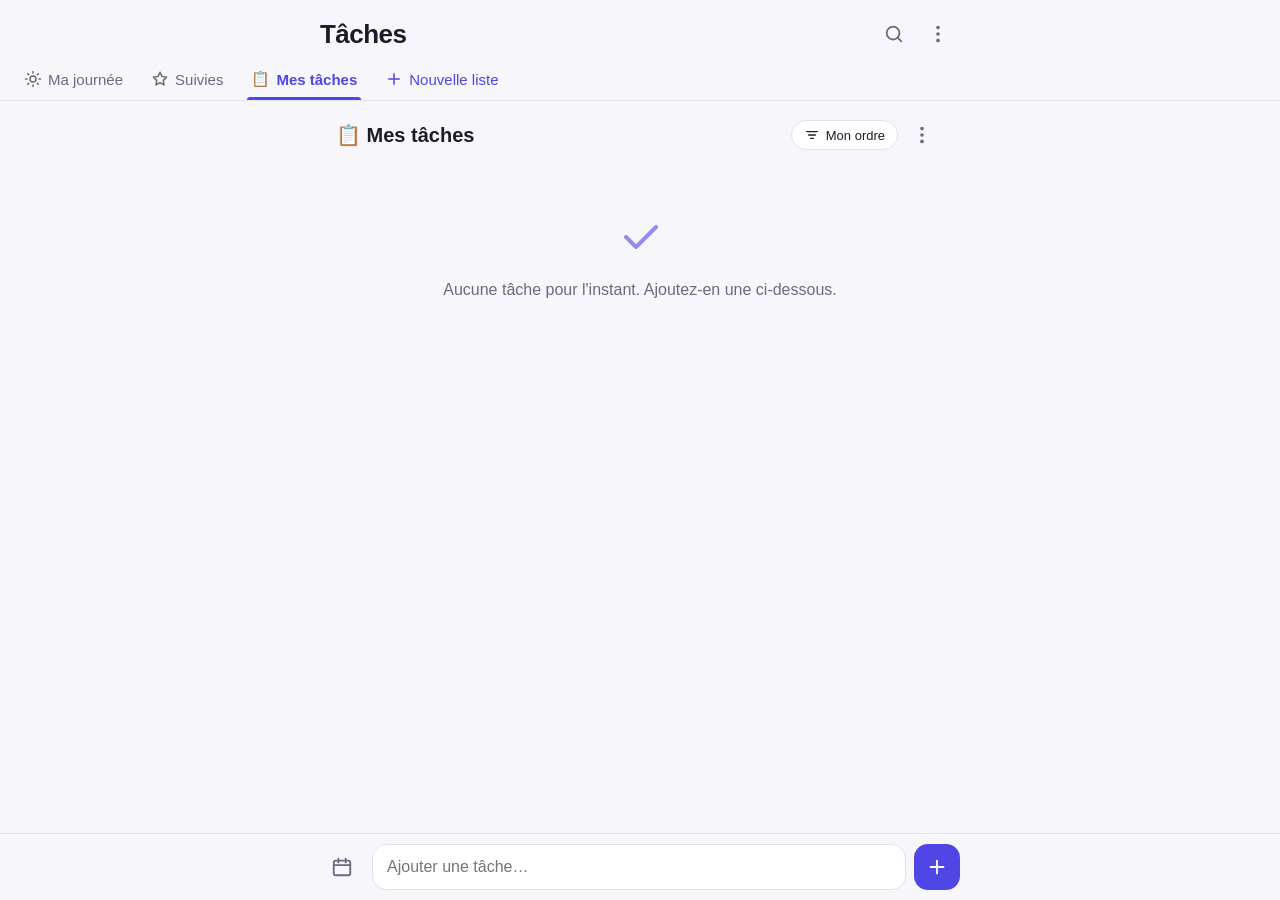
==== commit bd90c78c: "Ajoute Ma journée et des statistiques Ma journée : liste du jour remise à zéro chaque matin, suggest" ====
--- a/todo/index.html
+++ b/todo/index.html
@@ -35,6 +35,7 @@
   </header>
 
   <div class="menu" id="app-menu" hidden>
+    <button data-action="stats">Statistiques</button>
     <button data-action="export">Exporter une sauvegarde</button>
     <button data-action="import">Importer une sauvegarde</button>
   </div>
@@ -64,6 +65,7 @@
       </div>
     </div>
     <p class="list-sub" id="list-sub"></p>
+    <div class="progress" id="progress" hidden><span id="progress-fill"></span></div>
 
     <div id="content"></div>
 
@@ -117,6 +119,7 @@
         <span class="sr-only">Liste</span>
         <select id="task-list"></select>
       </label>
+      <button type="button" class="myday-btn" id="task-myday" aria-pressed="false"></button>
       <input type="text" id="task-title" class="title-input" maxlength="300" placeholder="Titre" required>
       <label class="field">
         <svg viewBox="0 0 24 24" aria-hidden="true"><path d="M4 6h16M4 12h16M4 18h10"/></svg>
@@ -159,6 +162,31 @@
     </form>
   </dialog>
 
+  <!-- Statistiques -->
+  <dialog id="stats-dialog" class="sheet">
+    <div class="stats">
+      <div class="sheet-bar">
+        <button type="button" class="icon-btn" id="stats-close" aria-label="Fermer">
+          <svg viewBox="0 0 24 24" aria-hidden="true"><path d="M15 6l-6 6 6 6"/></svg>
+        </button>
+        <h2>Statistiques</h2>
+      </div>
+      <div class="tiles" id="stat-tiles"></div>
+      <section class="stat-card">
+        <h3>Tâches terminées · 7 derniers jours</h3>
+        <div class="bars" id="stat-bars"></div>
+        <details class="stat-table">
+          <summary>Voir les données</summary>
+          <table id="stat-table"></table>
+        </details>
+      </section>
+      <section class="stat-card">
+        <h3>Par liste</h3>
+        <div id="stat-lists"></div>
+      </section>
+    </div>
+  </dialog>
+
   <!-- Nom de liste -->
   <dialog id="list-dialog" class="small">
     <form method="dialog" id="list-form">
--- a/todo/style.css
+++ b/todo/style.css
@@ -8,6 +8,8 @@
   --accent-soft: #eceafe;
   --danger: #dc2626;
   --star: #f59e0b;
+  --sun: #f59e0b;
+  --chart: #4f46e5;
   --shadow: 0 1px 2px rgba(20, 18, 50, 0.06), 0 4px 16px rgba(20, 18, 50, 0.06);
   color-scheme: light dark;
 }
@@ -23,6 +25,8 @@
     --accent-soft: #2a2850;
     --danger: #f87171;
     --star: #fbbf24;
+    --sun: #fbbf24;
+    --chart: #7a73f0;
     --shadow: none;
   }
 }
@@ -495,3 +499,73 @@
 .subs .star-btn { width: 32px; height: 32px; margin-top: -5px; }
 #task-due { flex: 1; min-width: 0; }
 #task-time { width: 112px; }
+
+/* ---------- Ma journée ---------- */
+
+.progress { height: 6px; border-radius: 6px; background: var(--border); overflow: hidden; margin: 0 0 14px; }
+.progress span { display: block; height: 100%; width: 0; background: var(--accent); border-radius: 6px; transition: width 0.3s ease; }
+
+.section-label { margin: 24px 4px 4px; font-size: 13px; font-weight: 600; color: var(--muted); text-transform: uppercase; letter-spacing: 0.04em; }
+.section-hint { margin: 0 4px 10px; font-size: 13px; color: var(--muted); }
+.tag.myday { color: var(--sun); border-color: var(--sun); }
+.add-myday { color: var(--accent); }
+.add-myday svg { width: 22px; height: 22px; }
+
+.myday-btn {
+  align-self: flex-start;
+  margin-top: 10px;
+  border: 1px solid var(--border);
+  background: var(--surface);
+  border-radius: 999px;
+  padding: 6px 12px;
+  font-size: 14px;
+  cursor: pointer;
+}
+.myday-btn[aria-pressed="true"] { border-color: var(--sun); color: var(--sun); font-weight: 600; }
+
+/* ---------- Statistiques ---------- */
+
+.stats { padding: 8px 16px 32px; max-width: 640px; margin: 0 auto; }
+.stats .sheet-bar h2 { margin: 0 0 0 4px; font-size: 20px; }
+.tiles { display: grid; grid-template-columns: 1fr 1fr; gap: 10px; margin: 8px 0 16px; }
+.tile { background: var(--bg); border-radius: 16px; padding: 14px; }
+.tile-value { font-size: 30px; font-weight: 700; letter-spacing: -0.02em; line-height: 1.1; font-variant-numeric: tabular-nums; }
+.tile-label { font-size: 13px; color: var(--muted); margin-top: 4px; }
+.tile-sub { font-size: 12px; color: var(--muted); margin-top: 2px; }
+
+.stat-card { background: var(--bg); border-radius: 16px; padding: 14px; margin-bottom: 16px; }
+.stat-card h3 { margin: 0 0 12px; font-size: 15px; }
+
+.bars { display: grid; grid-template-columns: repeat(7, 1fr); gap: 2px; align-items: end; height: 160px; border-bottom: 1px solid var(--border); }
+.bar-col {
+  height: 100%;
+  border: 0;
+  background: none;
+  padding: 0 4px;
+  display: flex;
+  flex-direction: column;
+  justify-content: flex-end;
+  align-items: center;
+  cursor: pointer;
+  font-variant-numeric: tabular-nums;
+}
+.bar-value { font-size: 12px; color: var(--text); font-weight: 600; min-height: 16px; margin-bottom: 4px; visibility: hidden; }
+.bar-col[aria-pressed="true"] .bar-value { visibility: visible; }
+.bar { width: 100%; max-width: 28px; background: var(--chart); border-radius: 4px 4px 0 0; min-height: 0; }
+.bar-col[aria-pressed="false"] .bar { opacity: 0.75; }
+.bar-labels { display: grid; grid-template-columns: repeat(7, 1fr); gap: 2px; margin-top: 6px; font-size: 12px; color: var(--muted); text-align: center; }
+.bar-labels .is-today { color: var(--text); font-weight: 600; }
+.chart-empty { color: var(--muted); font-size: 13px; margin: 8px 0 0; }
+
+.stat-table { margin-top: 12px; font-size: 13px; color: var(--muted); }
+.stat-table summary { cursor: pointer; }
+.stat-table table { width: 100%; border-collapse: collapse; margin-top: 8px; color: var(--text); }
+.stat-table td, .stat-table th { text-align: left; padding: 4px 0; border-bottom: 1px solid var(--border); font-weight: 400; }
+.stat-table td:last-child, .stat-table th:last-child { text-align: right; font-variant-numeric: tabular-nums; }
+
+.list-stat { padding: 8px 0; }
+.list-stat + .list-stat { border-top: 1px solid var(--border); }
+.list-stat-row { display: flex; justify-content: space-between; gap: 12px; font-size: 14px; }
+.list-stat-row span:last-child { color: var(--muted); font-variant-numeric: tabular-nums; white-space: nowrap; }
+.meter { height: 6px; border-radius: 6px; background: var(--border); overflow: hidden; margin-top: 6px; }
+.meter span { display: block; height: 100%; background: var(--chart); border-radius: 6px; }
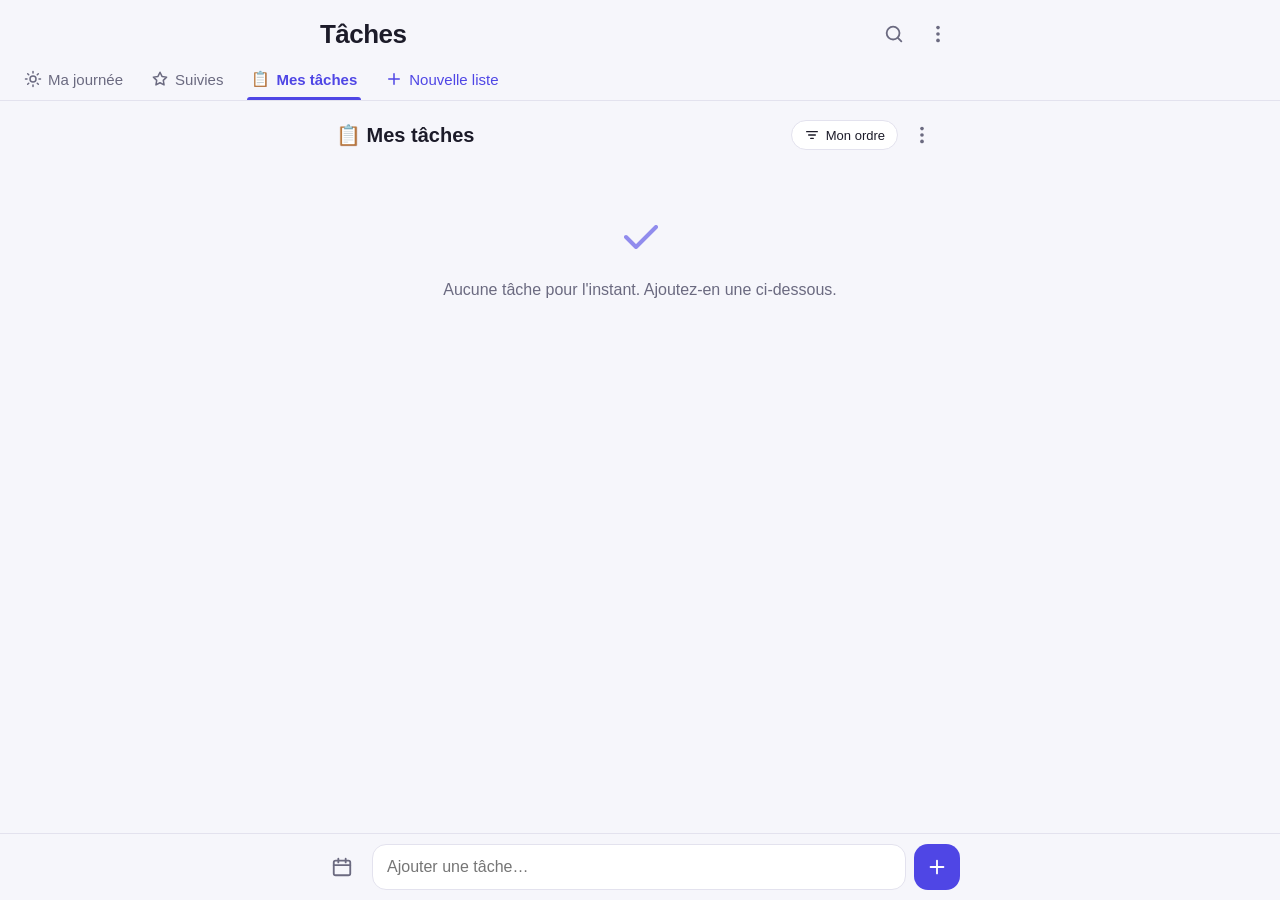
==== commit 9264ff05: "Ajoute l'import des tâches depuis Google Tasks Lit l'export Google Takeout directement au format .zi" ====
--- a/todo/index.html
+++ b/todo/index.html
@@ -38,6 +38,7 @@
     <button data-action="stats">Statistiques</button>
     <button data-action="export">Exporter une sauvegarde</button>
     <button data-action="import">Importer une sauvegarde</button>
+    <button data-action="google">Importer depuis Google Tasks</button>
   </div>
   <div class="menu" id="list-menu" hidden>
     <button data-action="rename-list">Renommer la liste</button>
@@ -50,6 +51,7 @@
     <button data-sort="starred">Suivies en premier</button>
   </div>
   <input type="file" id="import-file" accept="application/json,.json" hidden>
+  <input type="file" id="google-file" accept=".zip,.json,application/zip,application/json" hidden>
 
   <main>
     <div class="list-head" id="list-head">
@@ -187,6 +189,24 @@
     </div>
   </dialog>
 
+  <!-- Import Google Tasks -->
+  <dialog id="google-dialog" class="small">
+    <form method="dialog">
+      <h3>Importer depuis Google Tasks</h3>
+      <ol class="steps">
+        <li>Ouvrez <a href="https://takeout.google.com/settings/takeout/custom/tasks" target="_blank" rel="noopener">Google Takeout</a> (seul « Tasks » est sélectionné).</li>
+        <li>Touchez <b>Étape suivante</b>, puis <b>Créer une exportation</b>.</li>
+        <li>Quelques minutes plus tard, Google vous envoie un e-mail : téléchargez le fichier <b>.zip</b>.</li>
+        <li>Revenez ici et choisissez ce fichier. Pas besoin de le décompresser.</li>
+      </ol>
+      <p class="note">Vos listes Google sont recréées avec leurs tâches, sous-tâches, notes, dates et tâches terminées. Importer deux fois le même fichier ne crée pas de doublons.</p>
+      <div class="dialog-actions">
+        <button value="cancel">Annuler</button>
+        <button value="pick" class="primary">Choisir le fichier</button>
+      </div>
+    </form>
+  </dialog>
+
   <!-- Nom de liste -->
   <dialog id="list-dialog" class="small">
     <form method="dialog" id="list-form">
--- a/todo/style.css
+++ b/todo/style.css
@@ -569,3 +569,9 @@
 .list-stat-row span:last-child { color: var(--muted); font-variant-numeric: tabular-nums; white-space: nowrap; }
 .meter { height: 6px; border-radius: 6px; background: var(--border); overflow: hidden; margin-top: 6px; }
 .meter span { display: block; height: 100%; background: var(--chart); border-radius: 6px; }
+
+/* ---------- Import Google Tasks ---------- */
+
+.steps { margin: 0; padding-left: 20px; line-height: 1.5; display: flex; flex-direction: column; gap: 8px; }
+.steps a { color: var(--accent); }
+dialog.small p.note { margin-top: 14px; font-size: 13px; }
